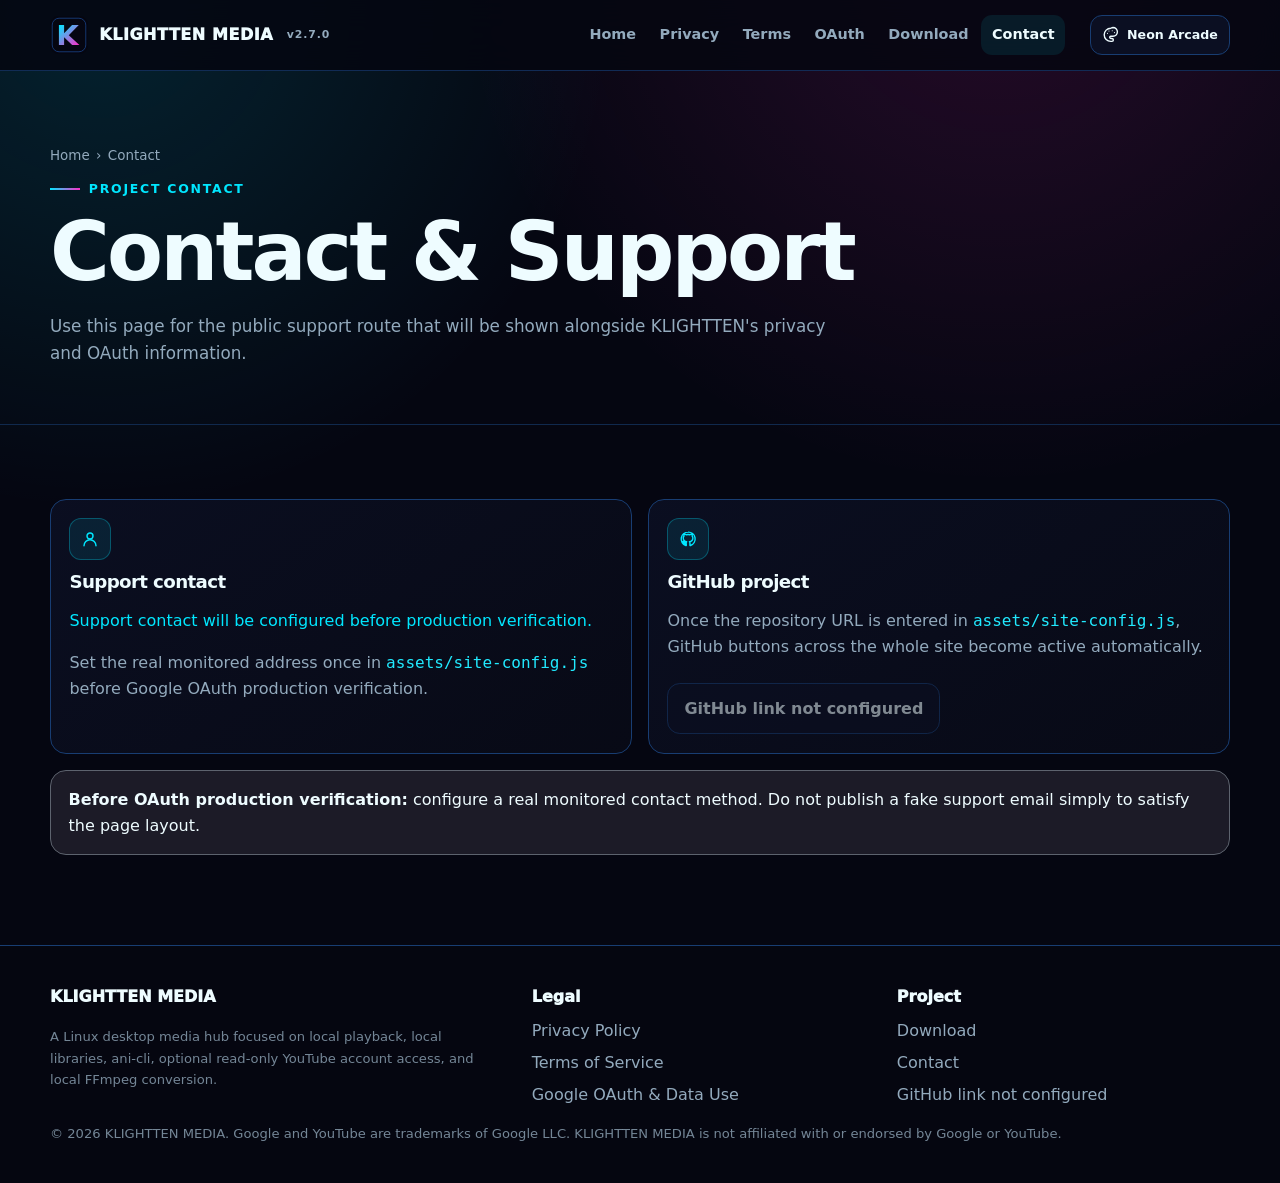
==== contact/index.html @ 73dd24b2 "Publish KLIGHTTEN MEDIA 2.7 website" ====
<!doctype html>
<html lang="en" data-theme="neon-arcade">
<head>
  <meta charset="utf-8">
  <meta name="viewport" content="width=device-width,initial-scale=1">
  <meta name="description" content="Contact and project support information for KLIGHTTEN MEDIA.">
  <meta name="theme-color" content="#00e7ff">
  <meta name="color-scheme" content="dark">
  <meta property="og:title" content="Contact — KLIGHTTEN MEDIA">
  <meta property="og:description" content="Contact and project support information for KLIGHTTEN MEDIA.">
  <meta property="og:type" content="website">
  <title>Contact — KLIGHTTEN MEDIA</title>
  <link rel="icon" href="../assets/logo.svg" type="image/svg+xml">
  <link rel="stylesheet" href="../assets/style.css">
  <script src="../assets/site-config.js"></script>
</head>
<body>
<a class="skip-link" href="#main">Skip to content</a>
<header class="site-header">
  <div class="container nav">
    <a class="brand" href="../index.html"><img src="../assets/logo.svg" alt=""><span>KLIGHTTEN MEDIA</span><small>v<span data-version>2.7.0</span></small></a>
    <nav class="nav-links" data-nav-links aria-label="Primary"><a href="../index.html">Home</a><a href="../privacy/">Privacy</a><a href="../terms/">Terms</a><a href="../oauth/">OAuth</a><a href="../download/">Download</a><a href="../contact/" aria-current="page">Contact</a></nav>
    <div class="header-actions">
      <div class="theme-wrap">
        <button class="theme-button" type="button" data-theme-button aria-expanded="false" aria-haspopup="true" title="Change theme">
          <span data-icon="palette"></span><span data-theme-label>Neon Arcade</span>
        </button>
        <div class="theme-menu" data-theme-menu role="radiogroup" aria-label="Website theme">
          <button class="theme-option" type="button" data-theme-option="neon-arcade" role="radio" aria-checked="true"><span class="theme-swatch" style="background:linear-gradient(135deg,#00e7ff,#ff2ec8)"></span><span><strong>Neon Arcade</strong><small>KLIGHTTEN default</small></span><span>01</span></button>
          <button class="theme-option" type="button" data-theme-option="classic-green" role="radio" aria-checked="false"><span class="theme-swatch" style="background:linear-gradient(135deg,#7dff6b,#d6ff6b)"></span><span><strong>Classic Green</strong><small>Terminal inspired</small></span><span>02</span></button>
          <button class="theme-option" type="button" data-theme-option="black-white" role="radio" aria-checked="false"><span class="theme-swatch" style="background:linear-gradient(135deg,#f5f5f5,#333)"></span><span><strong>Black + White</strong><small>Minimal contrast</small></span><span>03</span></button>
          <button class="theme-option" type="button" data-theme-option="redhat" role="radio" aria-checked="false"><span class="theme-swatch" style="background:linear-gradient(135deg,#ff4d59,#ff9c55)"></span><span><strong>Redhat</strong><small>Warm red accent</small></span><span>04</span></button>
        </div>
      </div>
      <button class="menu-btn" type="button" data-menu-button aria-label="Open navigation" aria-expanded="false"><span data-icon="menu"></span></button>
    </div>
  </div>
</header>
<main id="main">
<section class="page-hero"><div class="container"><div class="breadcrumb"><a href="../index.html">Home</a><span>›</span><span>Contact</span></div><div class="eyebrow">Project Contact</div><h1>Contact &amp; Support</h1><p>Use this page for the public support route that will be shown alongside KLIGHTTEN's privacy and OAuth information.</p></div></section>
<section class="section"><div class="container grid-2">
  <div class="card" data-reveal><div class="feature-icon"><span data-icon="user"></span></div><h3>Support contact</h3><p><a data-support aria-disabled="true">Support contact will be configured before production verification.</a></p><p class="muted">Set the real monitored address once in <code>assets/site-config.js</code> before Google OAuth production verification.</p></div>
  <div class="card" data-reveal><div class="feature-icon"><span data-icon="github"></span></div><h3>GitHub project</h3><p>Once the repository URL is entered in <code>assets/site-config.js</code>, GitHub buttons across the whole site become active automatically.</p><div class="actions"><a class="btn disabled" data-github data-github-label="GitHub link not configured" aria-disabled="true"><span data-icon="github"></span><span>GitHub link not configured</span></a></div></div>
</div>
<div class="container"><div class="warning" data-reveal><strong>Before OAuth production verification:</strong> configure a real monitored contact method. Do not publish a fake support email simply to satisfy the page layout.</div></div>
</section>
</main>
<footer class="site-footer">
  <div class="container footer-grid">
    <div><div class="footer-title">KLIGHTTEN MEDIA</div><div class="footer-small">A Linux desktop media hub focused on local playback, local libraries, ani-cli, optional read-only YouTube account access, and local FFmpeg conversion.</div></div>
    <div><div class="footer-title">Legal</div><div class="footer-links"><a href="../privacy/">Privacy Policy</a><a href="../terms/">Terms of Service</a><a href="../oauth/">Google OAuth &amp; Data Use</a></div></div>
    <div><div class="footer-title">Project</div><div class="footer-links"><a href="../download/">Download</a><a href="../contact/">Contact</a><a data-github data-github-label="GitHub link not configured" aria-disabled="true">GitHub</a></div></div>
  </div>
  <div class="container footer-small">© <span data-year></span> KLIGHTTEN MEDIA. Google and YouTube are trademarks of Google LLC. KLIGHTTEN MEDIA is not affiliated with or endorsed by Google or YouTube.</div>
</footer><script src="../assets/site.js"></script>
</body>
</html>
---- assets/style.css ----
:root{
  color-scheme:dark;
  --max:1180px;
  --bg:#050611;--bg-soft:#080a16;--surface:#0b0f22;--surface-2:#0e142a;
  --text:#eefcff;--muted:#93aabd;--line:#183d72;--line-soft:#10294d;
  --accent:#00e7ff;--accent-2:#ff2ec8;--accent-fg:#02030b;
  --good:#6dffb2;--warn:#ffbd66;--danger:#ff6f91;
  --shadow:0 24px 80px rgba(0,0,0,.32);
  --glow:rgba(0,231,255,.16);
}
:root[data-theme="classic-green"]{
  --bg:#020904;--bg-soft:#061008;--surface:#08170c;--surface-2:#0b2010;
  --text:#eaffea;--muted:#8eb99a;--line:#1d6131;--line-soft:#10371c;
  --accent:#7dff6b;--accent-2:#d6ff6b;--accent-fg:#031005;--glow:rgba(125,255,107,.13)
}
:root[data-theme="black-white"]{
  color-scheme:dark;
  --bg:#050505;--bg-soft:#090909;--surface:#111;--surface-2:#171717;
  --text:#f5f5f5;--muted:#aaa;--line:#3b3b3b;--line-soft:#252525;
  --accent:#f5f5f5;--accent-2:#9b9b9b;--accent-fg:#050505;--glow:rgba(255,255,255,.08)
}
:root[data-theme="redhat"]{
  --bg:#090304;--bg-soft:#120608;--surface:#19090c;--surface-2:#220c10;
  --text:#fff1f2;--muted:#c29ba0;--line:#6f222d;--line-soft:#42151c;
  --accent:#ff4d59;--accent-2:#ff9c55;--accent-fg:#120204;--glow:rgba(255,77,89,.14)
}
*{box-sizing:border-box}
html{scroll-behavior:smooth;background:var(--bg)}
body{
  margin:0;color:var(--text);font-family:Inter,ui-sans-serif,system-ui,-apple-system,BlinkMacSystemFont,"Segoe UI",sans-serif;
  line-height:1.62;background:
    radial-gradient(circle at 78% -5%,color-mix(in srgb,var(--accent-2) 13%,transparent),transparent 34rem),
    radial-gradient(circle at 8% 0%,color-mix(in srgb,var(--accent) 13%,transparent),transparent 32rem),
    var(--bg);
  transition:background-color .22s ease,color .22s ease
}
button,input,select,textarea{font:inherit}
a{color:var(--accent);text-decoration:none}
a:hover{text-decoration:none}
img,svg{display:block}
svg{width:1.1em;height:1.1em;fill:none;stroke:currentColor;stroke-width:1.9;stroke-linecap:round;stroke-linejoin:round}
.container{width:min(var(--max),calc(100% - 2rem));margin:auto}
.skip-link{position:absolute;left:-9999px;top:0;background:var(--accent);color:var(--accent-fg);padding:.65rem .9rem;z-index:100}
.skip-link:focus{left:1rem;top:1rem}
.site-header{
  position:sticky;top:0;z-index:40;border-bottom:1px solid color-mix(in srgb,var(--line) 70%,transparent);
  background:color-mix(in srgb,var(--bg) 86%,transparent);backdrop-filter:blur(18px)
}
.nav{min-height:70px;display:flex;align-items:center;gap:1rem}
.brand{display:flex;align-items:center;gap:.7rem;color:var(--text);font-weight:950;letter-spacing:.035em;white-space:nowrap}
.brand img{width:38px;height:38px}
.brand small{font-weight:750;font-size:.68rem;color:var(--muted);letter-spacing:.08em;margin-left:.15rem}
.nav-links{margin-left:auto;display:flex;align-items:center;gap:.15rem}
.nav-links a{color:var(--muted);padding:.5rem .66rem;border-radius:.7rem;font-size:.9rem;font-weight:720}
.nav-links a:hover,.nav-links a[aria-current="page"]{background:color-mix(in srgb,var(--accent) 9%,transparent);color:var(--text)}
.header-actions{display:flex;align-items:center;gap:.55rem;margin-left:.55rem}
.icon-button,.menu-btn,.theme-button{
  border:1px solid var(--line);background:var(--surface);color:var(--text);min-height:40px;border-radius:.75rem;
  display:inline-flex;align-items:center;justify-content:center;gap:.45rem;padding:.5rem .7rem;font-weight:800;cursor:pointer
}
.icon-button:hover,.menu-btn:hover,.theme-button:hover{border-color:var(--accent);color:var(--accent)}
.menu-btn{display:none;width:42px;padding:0}
.theme-wrap{position:relative}
.theme-button span:last-child{font-size:.79rem}
.theme-menu{
  position:absolute;right:0;top:calc(100% + .6rem);width:244px;padding:.6rem;border:1px solid var(--line);
  border-radius:1rem;background:color-mix(in srgb,var(--surface) 96%,transparent);box-shadow:var(--shadow);
  display:none;z-index:60
}
.theme-menu.open{display:grid;gap:.35rem}
.theme-option{
  display:grid;grid-template-columns:24px 1fr auto;align-items:center;gap:.65rem;width:100%;padding:.62rem;
  border:1px solid transparent;border-radius:.72rem;background:transparent;color:var(--text);text-align:left;cursor:pointer
}
.theme-option:hover,.theme-option.selected{background:color-mix(in srgb,var(--accent) 9%,transparent);border-color:color-mix(in srgb,var(--accent) 32%,transparent)}
.theme-swatch{width:22px;height:22px;border-radius:.45rem;border:1px solid rgba(255,255,255,.15)}
.theme-option small{color:var(--muted)}
.hero{padding:5.6rem 0 4.4rem}
.hero-grid{display:grid;grid-template-columns:1.06fr .94fr;gap:3rem;align-items:center}
.eyebrow{display:flex;align-items:center;gap:.55rem;color:var(--accent);font-size:.78rem;font-weight:900;letter-spacing:.14em;text-transform:uppercase}
.eyebrow:before{content:"";width:30px;height:2px;background:linear-gradient(90deg,var(--accent),var(--accent-2))}
h1,h2,h3{line-height:1.1;letter-spacing:-.035em}
h1{font-size:clamp(3.25rem,7vw,6.4rem);margin:.7rem 0 1rem}
h2{font-size:clamp(2rem,4.5vw,3.35rem);margin:.4rem 0 .9rem}
h3{font-size:1.14rem;margin:.15rem 0 .45rem}
.gradient-text{background:linear-gradient(90deg,var(--accent),var(--text) 46%,var(--accent-2));-webkit-background-clip:text;background-clip:text;color:transparent}
.lead{font-size:clamp(1.02rem,2vw,1.22rem);color:color-mix(in srgb,var(--text) 70%,var(--muted));max-width:760px}
.actions{display:flex;flex-wrap:wrap;gap:.7rem;margin-top:1.45rem}
.btn{
  min-height:44px;padding:.72rem 1rem;border:1px solid var(--line);border-radius:.8rem;background:var(--surface);
  color:var(--text);font-weight:850;display:inline-flex;align-items:center;justify-content:center;gap:.55rem;transition:.16s ease
}
.btn:hover{border-color:var(--accent);color:var(--accent);transform:translateY(-1px)}
.btn.primary{background:var(--accent);border-color:var(--accent);color:var(--accent-fg)}
.btn.primary:hover{color:var(--accent-fg);filter:brightness(1.06)}
.btn.disabled,.btn[aria-disabled="true"]{opacity:.52;pointer-events:none;transform:none}
.btn svg,.feature-icon svg,.mini-icon svg{width:18px;height:18px}
.status-row{display:flex;gap:.55rem;flex-wrap:wrap;margin-top:1.2rem}
.pill{padding:.36rem .62rem;border:1px solid var(--line);border-radius:999px;color:var(--muted);font-size:.82rem;background:color-mix(in srgb,var(--surface) 72%,transparent)}
.pill.version{color:var(--accent);border-color:color-mix(in srgb,var(--accent) 34%,var(--line))}
.app-preview{
  border:1px solid var(--line);border-radius:1.35rem;padding:.8rem;background:linear-gradient(145deg,var(--surface-2),var(--bg-soft));
  box-shadow:var(--shadow),0 0 60px var(--glow);transform:perspective(1100px) rotateY(-2deg) rotateX(1deg)
}
.preview-window{overflow:hidden;border:1px solid color-mix(in srgb,var(--line) 82%,transparent);border-radius:1rem;background:var(--bg)}
.preview-title{height:38px;display:flex;align-items:center;justify-content:space-between;padding:0 .7rem;border-bottom:1px solid var(--line-soft);background:var(--surface)}
.preview-brand{font-size:.68rem;font-weight:950;letter-spacing:.08em}
.preview-dots{display:flex;gap:.3rem}.preview-dots span{width:8px;height:8px;border-radius:50%;background:var(--accent)}.preview-dots span:nth-child(2){background:var(--accent-2)}.preview-dots span:nth-child(3){background:var(--good)}
.preview-body{display:grid;grid-template-columns:64px 1fr;min-height:390px}
.preview-side{padding:.65rem .42rem;border-right:1px solid var(--line-soft);background:var(--bg-soft);display:grid;align-content:start;gap:.48rem}
.preview-side span{height:38px;border-radius:.7rem;background:var(--surface)}
.preview-side span:first-child{border:1px solid var(--accent);background:color-mix(in srgb,var(--accent) 10%,var(--surface))}
.preview-main{padding:1rem;display:grid;grid-template-rows:auto 1fr auto;gap:.8rem}
.preview-search{height:38px;border:1px solid var(--line);background:var(--bg-soft);border-radius:.65rem}
.preview-media{border:1px solid var(--line);border-radius:.85rem;background:radial-gradient(circle at 50% 45%,color-mix(in srgb,var(--accent) 9%,transparent),transparent 13rem),#02030a;display:grid;place-items:center;min-height:220px}
.preview-play{width:64px;height:64px;border-radius:50%;background:var(--accent);color:var(--accent-fg);display:grid;place-items:center;box-shadow:0 0 34px var(--glow)}
.preview-play svg{width:27px;height:27px}
.preview-controls{display:grid;grid-template-columns:40px 40px 1fr 40px;gap:.55rem;align-items:center}
.preview-control{height:38px;border:1px solid var(--line);border-radius:.65rem;background:var(--surface)}
.preview-progress{height:6px;border-radius:99px;background:var(--line-soft);position:relative}.preview-progress:after{content:"";position:absolute;inset:0 46% 0 0;border-radius:inherit;background:linear-gradient(90deg,var(--accent),var(--accent-2))}
.section{padding:4.6rem 0}
.section.alt{background:color-mix(in srgb,var(--surface) 37%,transparent);border-top:1px solid var(--line-soft);border-bottom:1px solid var(--line-soft)}
.section-head{max-width:780px;margin-bottom:2rem}
.section-head p,.card p,.muted{color:var(--muted)}
.grid-2{display:grid;grid-template-columns:repeat(2,minmax(0,1fr));gap:1rem}
.grid-3{display:grid;grid-template-columns:repeat(3,minmax(0,1fr));gap:1rem}
.grid-4{display:grid;grid-template-columns:repeat(4,minmax(0,1fr));gap:1rem}
.card{
  border:1px solid var(--line);border-radius:1rem;padding:1.15rem;background:linear-gradient(145deg,color-mix(in srgb,var(--surface) 92%,transparent),color-mix(in srgb,var(--bg-soft) 94%,transparent));
  min-width:0
}
.card.feature{transition:.16s ease}.card.feature:hover{transform:translateY(-2px);border-color:color-mix(in srgb,var(--accent) 46%,var(--line));box-shadow:0 15px 40px rgba(0,0,0,.14)}
.feature-icon,.mini-icon{width:42px;height:42px;border-radius:.75rem;display:grid;place-items:center;background:color-mix(in srgb,var(--accent) 9%,transparent);border:1px solid color-mix(in srgb,var(--accent) 28%,transparent);color:var(--accent);margin-bottom:.75rem}
.mini-icon{width:34px;height:34px;margin:0;flex:0 0 34px}
.feature-list{display:grid;gap:.7rem}
.feature-line{display:flex;gap:.8rem;align-items:flex-start;padding:.7rem 0;border-bottom:1px solid var(--line-soft)}
.feature-line:last-child{border-bottom:0}
.feature-line strong{display:block;font-size:.95rem}.feature-line span{display:block;color:var(--muted);font-size:.88rem;margin-top:.1rem}
.command-bar{display:flex;align-items:center;gap:.6rem;padding:.75rem .85rem;background:#02030a;border:1px solid var(--line);border-radius:.8rem;color:#cae8f5;font-family:"DejaVu Sans Mono",ui-monospace,monospace;font-size:.86rem;overflow:auto}
.command-bar .prompt{color:var(--accent);font-weight:900}
.keyboard-grid{display:grid;grid-template-columns:repeat(4,minmax(0,1fr));gap:.65rem}
.key-card{display:flex;align-items:center;justify-content:space-between;gap:.7rem;border:1px solid var(--line);border-radius:.8rem;padding:.75rem;background:var(--surface)}
.key-card span{color:var(--muted);font-size:.86rem}
kbd{font:850 .74rem "DejaVu Sans Mono",ui-monospace,monospace;padding:.3rem .45rem;border:1px solid var(--line);border-bottom-width:2px;border-radius:.45rem;background:var(--bg-soft);color:var(--text);white-space:nowrap}
.notice,.warning,.info{border-radius:1rem;padding:1rem 1.1rem;margin:1rem 0;border:1px solid var(--line)}
.notice{background:color-mix(in srgb,var(--good) 6%,var(--surface));border-color:color-mix(in srgb,var(--good) 28%,var(--line))}
.warning{background:color-mix(in srgb,var(--warn) 7%,var(--surface));border-color:color-mix(in srgb,var(--warn) 30%,var(--line))}
.info{background:color-mix(in srgb,var(--accent) 6%,var(--surface));border-color:color-mix(in srgb,var(--accent) 28%,var(--line))}
.page-hero{padding:4.6rem 0 2.5rem;border-bottom:1px solid var(--line-soft)}
.page-hero h1{font-size:clamp(2.8rem,7vw,5.1rem);margin:.45rem 0}
.page-hero p{max-width:790px;color:var(--muted);font-size:1.05rem}
.breadcrumb{display:flex;align-items:center;gap:.4rem;color:var(--muted);font-size:.84rem;margin-bottom:.8rem}.breadcrumb a{color:var(--muted)}.breadcrumb a:hover{color:var(--accent)}
.prose{max-width:880px;margin:0 auto;padding:3rem 0 5rem}
.prose h2{margin-top:2.45rem;font-size:1.75rem}
.prose h3{margin-top:1.55rem}
.prose p,.prose li{color:color-mix(in srgb,var(--text) 72%,var(--muted))}
.prose strong{color:var(--text)}
.prose a{text-decoration:underline;text-decoration-color:color-mix(in srgb,var(--accent) 45%,transparent);text-underline-offset:3px}
.prose ul,.prose ol{padding-left:1.35rem}
.meta{display:flex;gap:.55rem;flex-wrap:wrap;margin-top:1rem}
.table-wrap{overflow:auto;border:1px solid var(--line);border-radius:.9rem}
table{width:100%;border-collapse:collapse;min-width:680px}
th,td{text-align:left;padding:.82rem;border-bottom:1px solid var(--line-soft);vertical-align:top}
th{background:var(--surface);font-size:.86rem}td{color:var(--muted)}
.download-hero-card{display:grid;grid-template-columns:1fr auto;gap:1rem;align-items:center;padding:1.25rem;border:1px solid var(--line);border-radius:1rem;background:var(--surface)}
.download-meta{display:flex;gap:.45rem;flex-wrap:wrap;margin-top:.65rem}
.hash-row{display:grid;grid-template-columns:1fr auto;gap:.6rem;align-items:center;margin-top:.8rem}
.hash{overflow:auto;padding:.65rem .75rem;border:1px solid var(--line);border-radius:.65rem;background:#02030a;color:var(--muted);font:.72rem "DejaVu Sans Mono",ui-monospace,monospace;white-space:nowrap}
.site-footer{border-top:1px solid var(--line);padding:2.4rem 0;background:color-mix(in srgb,var(--bg) 94%,#000)}
.footer-grid{display:grid;grid-template-columns:1.35fr 1fr 1fr;gap:2rem}
.footer-title{font-weight:950;margin-bottom:.45rem}.footer-links{display:grid;gap:.38rem}.footer-links a{color:var(--muted)}.footer-links a:hover{color:var(--accent)}
.footer-small{color:color-mix(in srgb,var(--muted) 78%,transparent);font-size:.82rem;margin-top:1rem}
[data-reveal]{opacity:0;transform:translateY(12px);transition:opacity .45s ease,transform .45s ease}
[data-reveal].revealed{opacity:1;transform:none}
code{font-family:"DejaVu Sans Mono",ui-monospace,monospace;color:color-mix(in srgb,var(--accent) 86%,var(--text))}
pre{background:#02030a;border:1px solid var(--line);border-radius:.85rem;padding:1rem;overflow:auto;color:#cae8f5}
hr{border:0;border-top:1px solid var(--line-soft);margin:2rem 0}
@media(max-width:980px){
  .hero-grid,.grid-4{grid-template-columns:1fr 1fr}
  .grid-3{grid-template-columns:1fr 1fr}
  .nav-links{display:none;position:absolute;top:70px;left:1rem;right:1rem;padding:.7rem;border:1px solid var(--line);border-radius:1rem;background:var(--surface);box-shadow:var(--shadow)}
  .nav-links.open{display:grid}
  .nav-links a{padding:.7rem}
  .menu-btn{display:inline-flex}
  .header-actions{margin-left:auto}
  .theme-button span:last-child{display:none}
  .keyboard-grid{grid-template-columns:1fr 1fr}
}
@media(max-width:680px){
  .container{width:calc(100% - 1.2rem)}
  .hero{padding:4rem 0 3rem}
  .hero-grid,.grid-2,.grid-3,.grid-4,.footer-grid{grid-template-columns:1fr}
  .app-preview{transform:none}
  .preview-body{grid-template-columns:52px 1fr;min-height:320px}
  .preview-media{min-height:175px}
  .keyboard-grid{grid-template-columns:1fr}
  .download-hero-card,.hash-row{grid-template-columns:1fr}
  .actions .btn{flex:1 1 100%}
  .brand small{display:none}
  h1{font-size:3.15rem}
}
@media(prefers-reduced-motion:reduce){
  *,*::before,*::after{scroll-behavior:auto!important;transition-duration:.01ms!important;animation-duration:.01ms!important}
  [data-reveal]{opacity:1;transform:none}
}
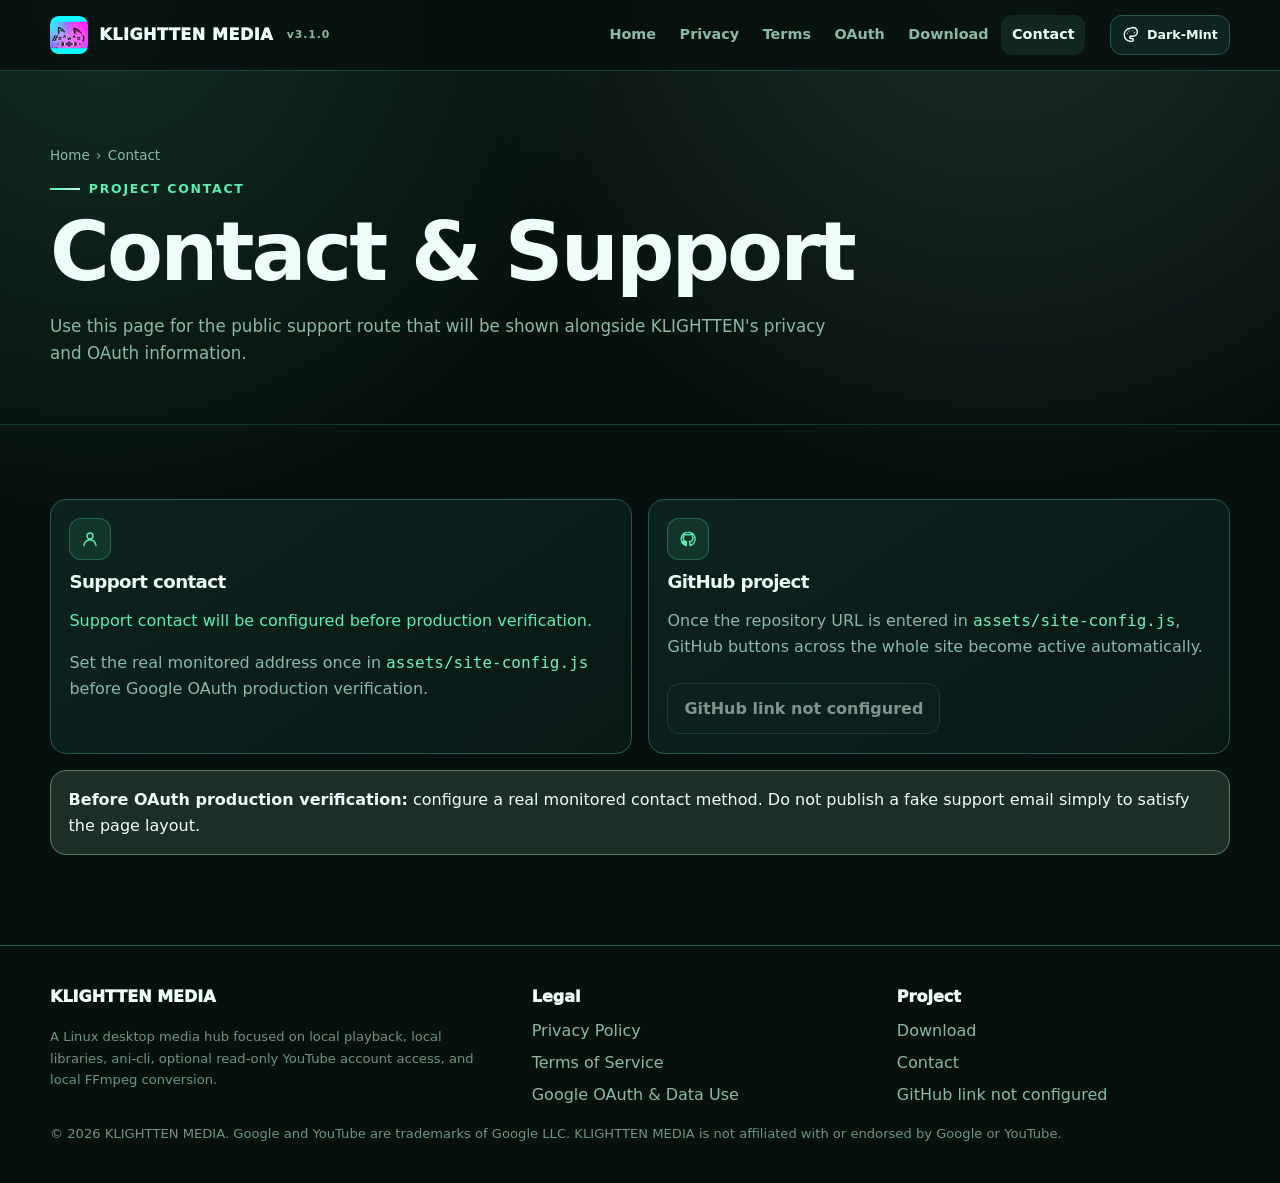
==== commit 30fe564a: "Update KLIGHTTEN MEDIA website to 3.1" ====
--- a/contact/index.html
+++ b/contact/index.html
@@ -1,5 +1,5 @@
 <!doctype html>
-<html lang="en" data-theme="neon-arcade">
+<html lang="en" data-theme="dark-mint">
 <head>
   <meta charset="utf-8">
   <meta name="viewport" content="width=device-width,initial-scale=1">
@@ -18,7 +18,7 @@
 <a class="skip-link" href="#main">Skip to content</a>
 <header class="site-header">
   <div class="container nav">
-    <a class="brand" href="../index.html"><img src="../assets/logo.svg" alt=""><span>KLIGHTTEN MEDIA</span><small>v<span data-version>2.7.0</span></small></a>
+    <a class="brand" href="../index.html"><img src="../assets/logo-256.png" alt=""><span>KLIGHTTEN MEDIA</span><small>v<span data-version>3.1.0</span></small></a>
     <nav class="nav-links" data-nav-links aria-label="Primary"><a href="../index.html">Home</a><a href="../privacy/">Privacy</a><a href="../terms/">Terms</a><a href="../oauth/">OAuth</a><a href="../download/">Download</a><a href="../contact/" aria-current="page">Contact</a></nav>
     <div class="header-actions">
       <div class="theme-wrap">
@@ -26,10 +26,11 @@
           <span data-icon="palette"></span><span data-theme-label>Neon Arcade</span>
         </button>
         <div class="theme-menu" data-theme-menu role="radiogroup" aria-label="Website theme">
-          <button class="theme-option" type="button" data-theme-option="neon-arcade" role="radio" aria-checked="true"><span class="theme-swatch" style="background:linear-gradient(135deg,#00e7ff,#ff2ec8)"></span><span><strong>Neon Arcade</strong><small>KLIGHTTEN default</small></span><span>01</span></button>
-          <button class="theme-option" type="button" data-theme-option="classic-green" role="radio" aria-checked="false"><span class="theme-swatch" style="background:linear-gradient(135deg,#7dff6b,#d6ff6b)"></span><span><strong>Classic Green</strong><small>Terminal inspired</small></span><span>02</span></button>
-          <button class="theme-option" type="button" data-theme-option="black-white" role="radio" aria-checked="false"><span class="theme-swatch" style="background:linear-gradient(135deg,#f5f5f5,#333)"></span><span><strong>Black + White</strong><small>Minimal contrast</small></span><span>03</span></button>
-          <button class="theme-option" type="button" data-theme-option="redhat" role="radio" aria-checked="false"><span class="theme-swatch" style="background:linear-gradient(135deg,#ff4d59,#ff9c55)"></span><span><strong>Redhat</strong><small>Warm red accent</small></span><span>04</span></button>
+          <button class="theme-option" type="button" data-theme-option="dark-mint" role="radio" aria-checked="true"><span class="theme-swatch" style="background:linear-gradient(135deg,#59f0b2,#b7ffe0)"></span><span><strong>Dark-Mint</strong><small>Canonical KLIGHTTEN</small></span><span>01</span></button>
+          <button class="theme-option" type="button" data-theme-option="neon-arcade" role="radio" aria-checked="false"><span class="theme-swatch" style="background:linear-gradient(135deg,#00e7ff,#ff2ec8)"></span><span><strong>Neon-Arcade</strong><small>// = ^ w ^ = )</small></span><span>02</span></button>
+          <button class="theme-option" type="button" data-theme-option="black-white" role="radio" aria-checked="false"><span class="theme-swatch" style="background:linear-gradient(135deg,#f5f5f5,#333)"></span><span><strong>Black-White</strong><small>Canonical KLIGHTTEN</small></span><span>03</span></button>
+          <button class="theme-option" type="button" data-theme-option="crimson-red" role="radio" aria-checked="false"><span class="theme-swatch" style="background:linear-gradient(135deg,#e11d48,#ff667f)"></span><span><strong>Crimson-Red</strong><small>Canonical KLIGHTTEN</small></span><span>04</span></button>
+          <button class="theme-option" type="button" data-theme-option="cream-coffee" role="radio" aria-checked="false"><span class="theme-swatch" style="background:linear-gradient(135deg,#ead4b0,#a8754f)"></span><span><strong>Cream Coffee</strong><small>Canonical KLIGHTTEN</small></span><span>05</span></button>
         </div>
       </div>
       <button class="menu-btn" type="button" data-menu-button aria-label="Open navigation" aria-expanded="false"><span data-icon="menu"></span></button>
--- a/assets/style.css
+++ b/assets/style.css
@@ -1,29 +1,11 @@
-:root{
-  color-scheme:dark;
-  --max:1180px;
-  --bg:#050611;--bg-soft:#080a16;--surface:#0b0f22;--surface-2:#0e142a;
-  --text:#eefcff;--muted:#93aabd;--line:#183d72;--line-soft:#10294d;
-  --accent:#00e7ff;--accent-2:#ff2ec8;--accent-fg:#02030b;
-  --good:#6dffb2;--warn:#ffbd66;--danger:#ff6f91;
-  --shadow:0 24px 80px rgba(0,0,0,.32);
-  --glow:rgba(0,231,255,.16);
+ :root{
+  color-scheme:dark;--max:1180px;--bg:#06110f;--bg-soft:#081916;--surface:#0d2420;--surface-2:#0a1c19;--text:#effff8;--muted:#8cb8aa;--line:#245b4d;--line-soft:#153c33;--accent:#59f0b2;--accent-2:#b7ffe0;--accent-fg:#03110d;--good:#66f7ba;--warn:#e9c37f;--danger:#ff6e8d;--shadow:0 24px 80px rgba(0,0,0,.32);--glow:rgba(89,240,178,.14)
 }
-:root[data-theme="classic-green"]{
-  --bg:#020904;--bg-soft:#061008;--surface:#08170c;--surface-2:#0b2010;
-  --text:#eaffea;--muted:#8eb99a;--line:#1d6131;--line-soft:#10371c;
-  --accent:#7dff6b;--accent-2:#d6ff6b;--accent-fg:#031005;--glow:rgba(125,255,107,.13)
-}
-:root[data-theme="black-white"]{
-  color-scheme:dark;
-  --bg:#050505;--bg-soft:#090909;--surface:#111;--surface-2:#171717;
-  --text:#f5f5f5;--muted:#aaa;--line:#3b3b3b;--line-soft:#252525;
-  --accent:#f5f5f5;--accent-2:#9b9b9b;--accent-fg:#050505;--glow:rgba(255,255,255,.08)
-}
-:root[data-theme="redhat"]{
-  --bg:#090304;--bg-soft:#120608;--surface:#19090c;--surface-2:#220c10;
-  --text:#fff1f2;--muted:#c29ba0;--line:#6f222d;--line-soft:#42151c;
-  --accent:#ff4d59;--accent-2:#ff9c55;--accent-fg:#120204;--glow:rgba(255,77,89,.14)
-}
+:root[data-theme="dark-mint"]{--bg:#06110f;--bg-soft:#081916;--surface:#0d2420;--surface-2:#0a1c19;--text:#effff8;--muted:#8cb8aa;--line:#245b4d;--line-soft:#153c33;--accent:#59f0b2;--accent-2:#b7ffe0;--accent-fg:#03110d;--glow:rgba(89,240,178,.14)}
+:root[data-theme="neon-arcade"]{--bg:#050611;--bg-soft:#080a16;--surface:#0b0f22;--surface-2:#0e142a;--text:#eefcff;--muted:#93aabd;--line:#183d72;--line-soft:#10294d;--accent:#00e7ff;--accent-2:#ff2ec8;--accent-fg:#02030b;--glow:rgba(0,231,255,.16)}
+:root[data-theme="black-white"]{--bg:#050505;--bg-soft:#090909;--surface:#111;--surface-2:#171717;--text:#f5f5f5;--muted:#aaa;--line:#3b3b3b;--line-soft:#252525;--accent:#f5f5f5;--accent-2:#9b9b9b;--accent-fg:#050505;--glow:rgba(255,255,255,.08)}
+:root[data-theme="crimson-red"]{--bg:#100507;--bg-soft:#18080b;--surface:#260d12;--surface-2:#17080b;--text:#fff1f4;--muted:#bd8c98;--line:#6f2030;--line-soft:#43131e;--accent:#e11d48;--accent-2:#ff667f;--accent-fg:#fff;--glow:rgba(225,29,72,.15)}
+:root[data-theme="cream-coffee"]{--bg:#16110d;--bg-soft:#211811;--surface:#302319;--surface-2:#241a13;--text:#fff7e9;--muted:#baa991;--line:#6d513c;--line-soft:#463225;--accent:#ead4b0;--accent-2:#a8754f;--accent-fg:#22160e;--glow:rgba(234,212,176,.12)}
 *{box-sizing:border-box}
 html{scroll-behavior:smooth;background:var(--bg)}
 body{
@@ -203,3 +185,8 @@
   *,*::before,*::after{scroll-behavior:auto!important;transition-duration:.01ms!important;animation-duration:.01ms!important}
   [data-reveal]{opacity:1;transform:none}
 }
+
+.brand img{border-radius:.55rem;object-fit:cover;background:#111}
+.brand-showcase{display:grid;grid-template-columns:minmax(240px,390px) 1fr;gap:2.2rem;align-items:center}
+.brand-showcase>img{width:100%;border-radius:1.25rem;border:1px solid var(--line);box-shadow:var(--shadow),0 0 55px var(--glow)}
+@media(max-width:780px){.brand-showcase{grid-template-columns:1fr}.brand-showcase>img{max-width:420px;margin:auto}}
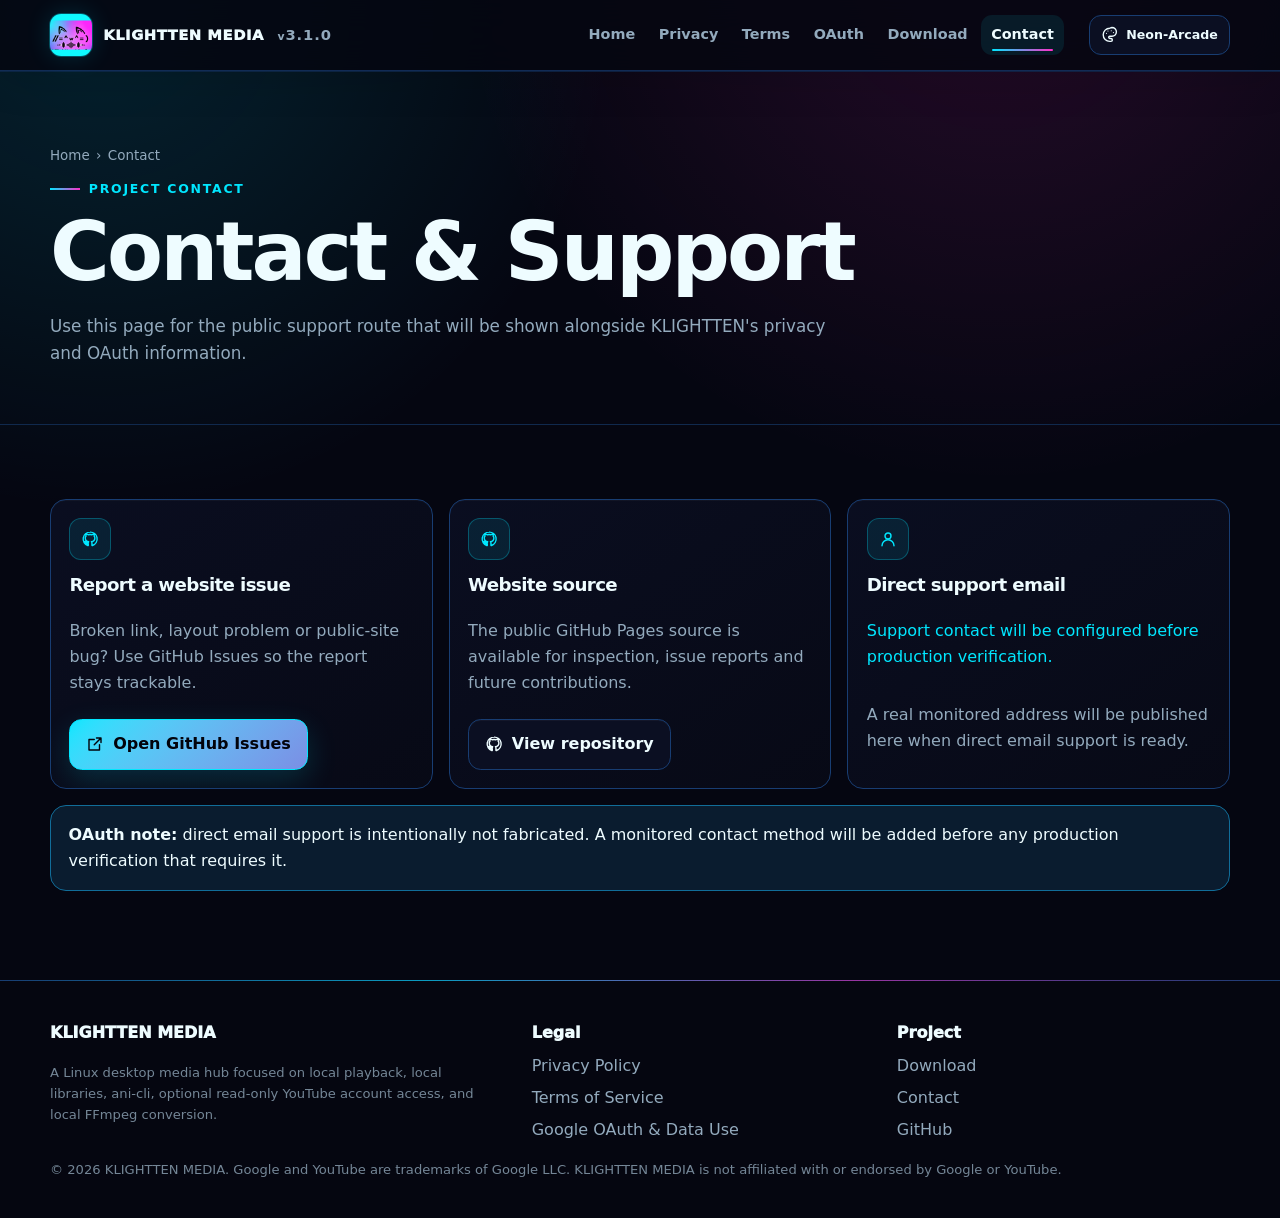
==== commit 03ff389f: "Polish KLIGHTTEN MEDIA 3.1 public website" ====
--- a/contact/index.html
+++ b/contact/index.html
@@ -1,5 +1,5 @@
 <!doctype html>
-<html lang="en" data-theme="dark-mint">
+<html lang="en" data-theme="neon-arcade">
 <head>
   <meta charset="utf-8">
   <meta name="viewport" content="width=device-width,initial-scale=1">
@@ -9,6 +9,13 @@
   <meta property="og:title" content="Contact — KLIGHTTEN MEDIA">
   <meta property="og:description" content="Contact and project support information for KLIGHTTEN MEDIA.">
   <meta property="og:type" content="website">
+
+  <link rel="canonical" href="https://jardeleza0921.github.io/KLIGHTTEN-MEDIA-SITE/contact/">
+  <meta property="og:url" content="https://jardeleza0921.github.io/KLIGHTTEN-MEDIA-SITE/contact/">
+  <meta property="og:image" content="https://jardeleza0921.github.io/KLIGHTTEN-MEDIA-SITE/assets/logo-brand.png">
+  <meta property="og:image:alt" content="KLIGHTTEN MEDIA Neon-Arcade logo">
+  <meta name="twitter:card" content="summary_large_image">
+  <meta name="twitter:image" content="https://jardeleza0921.github.io/KLIGHTTEN-MEDIA-SITE/assets/logo-brand.png">
   <title>Contact — KLIGHTTEN MEDIA</title>
   <link rel="icon" href="../assets/logo.svg" type="image/svg+xml">
   <link rel="stylesheet" href="../assets/style.css">
@@ -26,11 +33,11 @@
           <span data-icon="palette"></span><span data-theme-label>Neon Arcade</span>
         </button>
         <div class="theme-menu" data-theme-menu role="radiogroup" aria-label="Website theme">
-          <button class="theme-option" type="button" data-theme-option="dark-mint" role="radio" aria-checked="true"><span class="theme-swatch" style="background:linear-gradient(135deg,#59f0b2,#b7ffe0)"></span><span><strong>Dark-Mint</strong><small>Canonical KLIGHTTEN</small></span><span>01</span></button>
-          <button class="theme-option" type="button" data-theme-option="neon-arcade" role="radio" aria-checked="false"><span class="theme-swatch" style="background:linear-gradient(135deg,#00e7ff,#ff2ec8)"></span><span><strong>Neon-Arcade</strong><small>// = ^ w ^ = )</small></span><span>02</span></button>
-          <button class="theme-option" type="button" data-theme-option="black-white" role="radio" aria-checked="false"><span class="theme-swatch" style="background:linear-gradient(135deg,#f5f5f5,#333)"></span><span><strong>Black-White</strong><small>Canonical KLIGHTTEN</small></span><span>03</span></button>
-          <button class="theme-option" type="button" data-theme-option="crimson-red" role="radio" aria-checked="false"><span class="theme-swatch" style="background:linear-gradient(135deg,#e11d48,#ff667f)"></span><span><strong>Crimson-Red</strong><small>Canonical KLIGHTTEN</small></span><span>04</span></button>
-          <button class="theme-option" type="button" data-theme-option="cream-coffee" role="radio" aria-checked="false"><span class="theme-swatch" style="background:linear-gradient(135deg,#ead4b0,#a8754f)"></span><span><strong>Cream Coffee</strong><small>Canonical KLIGHTTEN</small></span><span>05</span></button>
+          <button class="theme-option" type="button" data-theme-option="dark-mint" role="radio" aria-checked="false"><span class="theme-swatch" style="background:linear-gradient(135deg,#59f0b2,#b7ffe0)"></span><span><strong>Dark-Mint</strong><small>Bunny</small></span><span>01</span></button>
+          <button class="theme-option" type="button" data-theme-option="neon-arcade" role="radio" aria-checked="true"><span class="theme-swatch" style="background:linear-gradient(135deg,#00e7ff,#ff2ec8)"></span><span><strong>Neon-Arcade</strong><small>Cat • // = ^ w ^ = )</small></span><span>02</span></button>
+          <button class="theme-option" type="button" data-theme-option="black-white" role="radio" aria-checked="false"><span class="theme-swatch" style="background:linear-gradient(135deg,#f5f5f5,#333)"></span><span><strong>Black-White</strong><small>Wolf</small></span><span>03</span></button>
+          <button class="theme-option" type="button" data-theme-option="crimson-red" role="radio" aria-checked="false"><span class="theme-swatch" style="background:linear-gradient(135deg,#e11d48,#ff667f)"></span><span><strong>Crimson-Red</strong><small>Fox</small></span><span>04</span></button>
+          <button class="theme-option" type="button" data-theme-option="cream-coffee" role="radio" aria-checked="false"><span class="theme-swatch" style="background:linear-gradient(135deg,#ead4b0,#a8754f)"></span><span><strong>Cream Coffee</strong><small>Dog</small></span><span>05</span></button>
         </div>
       </div>
       <button class="menu-btn" type="button" data-menu-button aria-label="Open navigation" aria-expanded="false"><span data-icon="menu"></span></button>
@@ -39,11 +46,28 @@
 </header>
 <main id="main">
 <section class="page-hero"><div class="container"><div class="breadcrumb"><a href="../index.html">Home</a><span>›</span><span>Contact</span></div><div class="eyebrow">Project Contact</div><h1>Contact &amp; Support</h1><p>Use this page for the public support route that will be shown alongside KLIGHTTEN's privacy and OAuth information.</p></div></section>
-<section class="section"><div class="container grid-2">
-  <div class="card" data-reveal><div class="feature-icon"><span data-icon="user"></span></div><h3>Support contact</h3><p><a data-support aria-disabled="true">Support contact will be configured before production verification.</a></p><p class="muted">Set the real monitored address once in <code>assets/site-config.js</code> before Google OAuth production verification.</p></div>
-  <div class="card" data-reveal><div class="feature-icon"><span data-icon="github"></span></div><h3>GitHub project</h3><p>Once the repository URL is entered in <code>assets/site-config.js</code>, GitHub buttons across the whole site become active automatically.</p><div class="actions"><a class="btn disabled" data-github data-github-label="GitHub link not configured" aria-disabled="true"><span data-icon="github"></span><span>GitHub link not configured</span></a></div></div>
-</div>
-<div class="container"><div class="warning" data-reveal><strong>Before OAuth production verification:</strong> configure a real monitored contact method. Do not publish a fake support email simply to satisfy the page layout.</div></div>
+<section class="section">
+  <div class="container grid-3 contact-grid">
+    <div class="card feature" data-reveal>
+      <div class="feature-icon"><span data-icon="github"></span></div>
+      <h3>Report a website issue</h3>
+      <p>Broken link, layout problem or public-site bug? Use GitHub Issues so the report stays trackable.</p>
+      <div class="actions"><a class="btn primary" href="https://github.com/Jardeleza0921/KLIGHTTEN-MEDIA-SITE/issues" target="_blank" rel="noopener"><span data-icon="external"></span><span>Open GitHub Issues</span></a></div>
+    </div>
+    <div class="card feature" data-reveal>
+      <div class="feature-icon"><span data-icon="github"></span></div>
+      <h3>Website source</h3>
+      <p>The public GitHub Pages source is available for inspection, issue reports and future contributions.</p>
+      <div class="actions"><a class="btn" data-github target="_blank" rel="noopener"><span data-icon="github"></span><span>View repository</span></a></div>
+    </div>
+    <div class="card feature" data-reveal>
+      <div class="feature-icon"><span data-icon="user"></span></div>
+      <h3>Direct support email</h3>
+      <p><a data-support aria-disabled="true">Support contact will be configured before production verification.</a></p>
+      <p class="muted">A real monitored address will be published here when direct email support is ready.</p>
+    </div>
+  </div>
+  <div class="container"><div class="info" data-reveal><strong>OAuth note:</strong> direct email support is intentionally not fabricated. A monitored contact method will be added before any production verification that requires it.</div></div>
 </section>
 </main>
 <footer class="site-footer">
--- a/assets/style.css
+++ b/assets/style.css
@@ -190,3 +190,212 @@
 .brand-showcase{display:grid;grid-template-columns:minmax(240px,390px) 1fr;gap:2.2rem;align-items:center}
 .brand-showcase>img{width:100%;border-radius:1.25rem;border:1px solid var(--line);box-shadow:var(--shadow),0 0 55px var(--glow)}
 @media(max-width:780px){.brand-showcase{grid-template-columns:1fr}.brand-showcase>img{max-width:420px;margin:auto}}
+
+
+/* ==========================================================
+   KLIGHTTEN MEDIA 3.1 — polished public-site layer
+   ========================================================== */
+
+:root{
+  --radius-sm:.72rem;
+  --radius-md:1rem;
+  --radius-lg:1.35rem;
+}
+
+html{scroll-padding-top:88px}
+body{min-height:100vh;overflow-x:hidden}
+body::before{
+  content:"";
+  position:fixed;
+  inset:0;
+  pointer-events:none;
+  z-index:-1;
+  opacity:.34;
+  background-image:
+    linear-gradient(color-mix(in srgb,var(--accent) 3.5%,transparent) 1px,transparent 1px),
+    linear-gradient(90deg,color-mix(in srgb,var(--accent-2) 3.5%,transparent) 1px,transparent 1px);
+  background-size:52px 52px;
+  mask-image:linear-gradient(to bottom,rgba(0,0,0,.72),transparent 66%);
+}
+
+::selection{background:color-mix(in srgb,var(--accent) 68%,var(--accent-2));color:#050505}
+*{scrollbar-width:thin;scrollbar-color:var(--line) var(--bg)}
+a,button{outline:none}
+a:focus-visible,button:focus-visible,[tabindex]:focus-visible{
+  box-shadow:0 0 0 3px color-mix(in srgb,var(--accent) 34%,transparent);
+  border-radius:.55rem;
+}
+
+.site-header{
+  box-shadow:0 1px 0 color-mix(in srgb,var(--line-soft) 74%,transparent),0 10px 40px rgba(0,0,0,.12);
+}
+.brand img{
+  width:42px;height:42px;
+  border-radius:.7rem;
+  box-shadow:0 0 0 1px color-mix(in srgb,var(--accent) 28%,transparent),0 0 24px var(--glow);
+}
+.brand span{font-size:.92rem}
+.nav-links a{position:relative}
+.nav-links a[aria-current="page"]::after{
+  content:"";position:absolute;left:.7rem;right:.7rem;bottom:.25rem;height:2px;border-radius:99px;
+  background:linear-gradient(90deg,var(--accent),var(--accent-2))
+}
+
+.hero{position:relative;padding-top:6.3rem}
+.hero::after{
+  content:"";position:absolute;left:50%;top:7%;width:min(700px,80vw);height:420px;transform:translateX(-20%);
+  background:radial-gradient(circle,color-mix(in srgb,var(--accent-2) 13%,transparent),transparent 66%);
+  filter:blur(18px);pointer-events:none;z-index:-1
+}
+.hero .lead{max-width:690px}
+.hero h1{max-width:830px}
+.actions .btn{box-shadow:inset 0 1px 0 rgba(255,255,255,.035)}
+.btn.primary{
+  background:linear-gradient(135deg,var(--accent),color-mix(in srgb,var(--accent) 52%,var(--accent-2)));
+  box-shadow:0 10px 30px color-mix(in srgb,var(--accent) 16%,transparent);
+}
+.btn.primary:hover{transform:translateY(-2px);box-shadow:0 14px 38px color-mix(in srgb,var(--accent) 22%,transparent)}
+.pill{backdrop-filter:blur(8px)}
+.pill.version{font-weight:800}
+
+.product-preview{
+  transform:perspective(1200px) rotateY(-3deg) rotateX(1deg);
+  position:relative;
+}
+.product-preview::before{
+  content:"";
+  position:absolute;
+  inset:-1px;
+  border-radius:inherit;
+  padding:1px;
+  background:linear-gradient(135deg,color-mix(in srgb,var(--accent) 72%,transparent),transparent 44%,color-mix(in srgb,var(--accent-2) 56%,transparent));
+  -webkit-mask:linear-gradient(#000 0 0) content-box,linear-gradient(#000 0 0);
+  -webkit-mask-composite:xor;
+  mask-composite:exclude;
+  pointer-events:none;
+}
+.preview-brand{display:flex;align-items:center;gap:.45rem}
+.preview-brand img{width:20px;height:20px;border-radius:.35rem}
+.preview-brand span{color:var(--muted);font-weight:700;margin-left:.15rem}
+.product-layout{display:grid;grid-template-columns:118px 1fr;min-height:390px}
+.product-side{
+  padding:.85rem .65rem;border-right:1px solid var(--line-soft);background:color-mix(in srgb,var(--bg-soft) 84%,transparent);
+  display:flex;flex-direction:column;gap:.38rem
+}
+.product-side-brand{display:flex;align-items:center;gap:.5rem;margin-bottom:.55rem;padding:.25rem}
+.product-side-brand img{width:32px;height:32px;border-radius:.48rem}
+.product-side-brand strong{font-size:.62rem;line-height:1.15;letter-spacing:.07em}
+.product-nav{
+  display:flex;align-items:center;gap:.45rem;padding:.48rem .52rem;border-radius:.55rem;color:var(--muted);
+  font-size:.68rem;border:1px solid transparent
+}
+.product-nav.active{color:var(--text);background:color-mix(in srgb,var(--accent) 9%,transparent);border-color:color-mix(in srgb,var(--accent) 30%,transparent)}
+.product-main{padding:1rem;display:flex;flex-direction:column;gap:.8rem;min-width:0}
+.product-topline{display:flex;justify-content:space-between;gap:.6rem;align-items:center;font-size:.67rem;font-weight:900;letter-spacing:.1em;color:var(--muted)}
+.tiny-pill{border:1px solid var(--line);border-radius:999px;padding:.24rem .45rem;color:var(--accent);font-size:.58rem}
+.product-now{
+  display:grid;grid-template-columns:86px 1fr;gap:1rem;align-items:center;padding:1rem;
+  border:1px solid var(--line);border-radius:1rem;
+  background:
+    radial-gradient(circle at 10% 20%,color-mix(in srgb,var(--accent) 10%,transparent),transparent 12rem),
+    color-mix(in srgb,var(--surface) 92%,transparent)
+}
+.product-art img{width:86px;height:86px;border-radius:1rem;box-shadow:0 12px 28px rgba(0,0,0,.28)}
+.product-track{min-width:0}
+.product-track strong{display:block;font-size:1rem;letter-spacing:.02em}
+.product-track>span{display:block;color:var(--muted);font-size:.72rem;margin-top:.2rem}
+.wave-bars{height:48px;display:flex;align-items:center;gap:4px;margin-top:.65rem;overflow:hidden}
+.wave-bars i{display:block;width:4px;border-radius:8px;background:linear-gradient(to top,var(--accent),var(--accent-2));opacity:.92}
+.wave-bars i:nth-child(1),.wave-bars i:nth-child(13){height:12px}
+.wave-bars i:nth-child(2),.wave-bars i:nth-child(12){height:24px}
+.wave-bars i:nth-child(3),.wave-bars i:nth-child(11){height:38px}
+.wave-bars i:nth-child(4),.wave-bars i:nth-child(10){height:20px}
+.wave-bars i:nth-child(5),.wave-bars i:nth-child(9){height:31px}
+.wave-bars i:nth-child(6),.wave-bars i:nth-child(8){height:44px}
+.wave-bars i:nth-child(7){height:28px;background:#fff}
+.product-progress{height:5px;border-radius:99px;background:var(--line-soft);overflow:hidden}
+.product-progress span{display:block;width:62%;height:100%;border-radius:inherit;background:linear-gradient(90deg,var(--accent),var(--accent-2))}
+.product-controls{display:flex;align-items:center;gap:.5rem}
+.product-controls button{
+  width:34px;height:34px;border-radius:.65rem;border:1px solid var(--line);background:var(--surface);color:var(--text);pointer-events:none
+}
+.product-controls .play-control{background:var(--accent);color:var(--accent-fg);border-color:var(--accent);font-size:.72rem}
+.product-volume{margin-left:auto;font:700 .58rem "DejaVu Sans Mono",monospace;color:var(--muted)}
+.product-source-grid{display:grid;grid-template-columns:repeat(4,1fr);gap:.45rem}
+.product-source-grid>span{display:flex;flex-direction:column;padding:.55rem;border:1px solid var(--line-soft);border-radius:.65rem;background:var(--bg-soft);min-width:0}
+.product-source-grid b{font-size:.66rem}
+.product-source-grid small{font-size:.56rem;color:var(--muted);white-space:nowrap;overflow:hidden;text-overflow:ellipsis}
+.product-footer{
+  min-height:38px;border-top:1px solid var(--line-soft);background:var(--surface);
+  display:flex;align-items:center;justify-content:space-between;gap:.5rem;padding:0 .8rem;
+  color:var(--muted);font-size:.58rem;font-weight:800;letter-spacing:.06em
+}
+
+.brand-section{padding-top:3.8rem}
+.brand-showcase{
+  padding:1.25rem;
+  border:1px solid var(--line);
+  border-radius:1.35rem;
+  background:
+    linear-gradient(135deg,color-mix(in srgb,var(--surface) 94%,transparent),color-mix(in srgb,var(--bg-soft) 94%,transparent));
+  box-shadow:var(--shadow),0 0 70px var(--glow);
+}
+.brand-image-wrap{position:relative}
+.brand-image-wrap::after{
+  content:"";position:absolute;inset:10% -4% -5% 8%;z-index:-1;border-radius:1.4rem;
+  background:linear-gradient(135deg,var(--accent),var(--accent-2));filter:blur(42px);opacity:.16
+}
+.brand-image-wrap img{width:100%;border-radius:1rem}
+.theme-token-row{display:flex;flex-wrap:wrap;gap:.5rem;margin-top:1.25rem}
+.theme-token{min-width:112px;display:flex;flex-direction:column;gap:.05rem;padding:.55rem .65rem;border-radius:.7rem;border:1px solid var(--line);background:var(--bg-soft)}
+.theme-token b{font-size:.72rem}.theme-token small{font-size:.62rem;color:var(--muted)}
+.theme-token::before{content:"";width:32px;height:4px;border-radius:99px;margin-bottom:.25rem;background:var(--accent)}
+.theme-token.mint::before{background:#59f0b2}.theme-token.neon::before{background:linear-gradient(90deg,#00e7ff,#ff2ec8)}
+.theme-token.mono::before{background:linear-gradient(90deg,#fff,#555)}.theme-token.red::before{background:#e11d48}.theme-token.coffee::before{background:#c79a70}
+
+.value-strip{padding:0 0 1.2rem}
+.value-grid{
+  display:grid;grid-template-columns:repeat(3,1fr);gap:1px;overflow:hidden;border:1px solid var(--line);border-radius:1rem;
+  background:var(--line)
+}
+.value-grid>div{padding:1rem;background:color-mix(in srgb,var(--surface) 96%,transparent)}
+.value-grid strong{display:block;font-size:.88rem;margin-bottom:.18rem}
+.value-grid span{display:block;color:var(--muted);font-size:.76rem;line-height:1.45}
+
+.card{box-shadow:inset 0 1px 0 color-mix(in srgb,var(--text) 3%,transparent)}
+.card.feature{position:relative;overflow:hidden}
+.card.feature::after{
+  content:"";position:absolute;left:0;right:0;bottom:0;height:2px;transform:scaleX(0);transform-origin:left;
+  background:linear-gradient(90deg,var(--accent),var(--accent-2));transition:transform .18s ease
+}
+.card.feature:hover::after{transform:scaleX(1)}
+
+.verify-card{display:grid;grid-template-columns:1fr minmax(280px,.8fr);gap:1rem;align-items:center;margin-top:1rem}
+.verify-card pre{margin:0}
+.contact-grid .card{min-height:250px;display:flex;flex-direction:column}
+.contact-grid .actions{margin-top:auto}
+
+.site-footer{position:relative}
+.site-footer::before{
+  content:"";position:absolute;left:0;right:0;top:-1px;height:1px;
+  background:linear-gradient(90deg,transparent,var(--accent),var(--accent-2),transparent);opacity:.55
+}
+
+@media(max-width:980px){
+  .product-preview{transform:none}
+  .product-layout{grid-template-columns:98px 1fr}
+  .product-source-grid{grid-template-columns:1fr 1fr}
+  .value-grid{grid-template-columns:1fr}
+}
+@media(max-width:680px){
+  .hero{padding-top:4.6rem}
+  .product-layout{grid-template-columns:1fr}
+  .product-side{display:none}
+  .product-now{grid-template-columns:66px 1fr}
+  .product-art img{width:66px;height:66px}
+  .product-footer{flex-wrap:wrap;padding:.55rem .7rem}
+  .product-source-grid{grid-template-columns:1fr 1fr}
+  .brand-showcase{padding:.85rem}
+  .theme-token{flex:1 1 130px}
+  .verify-card{grid-template-columns:1fr}
+}
